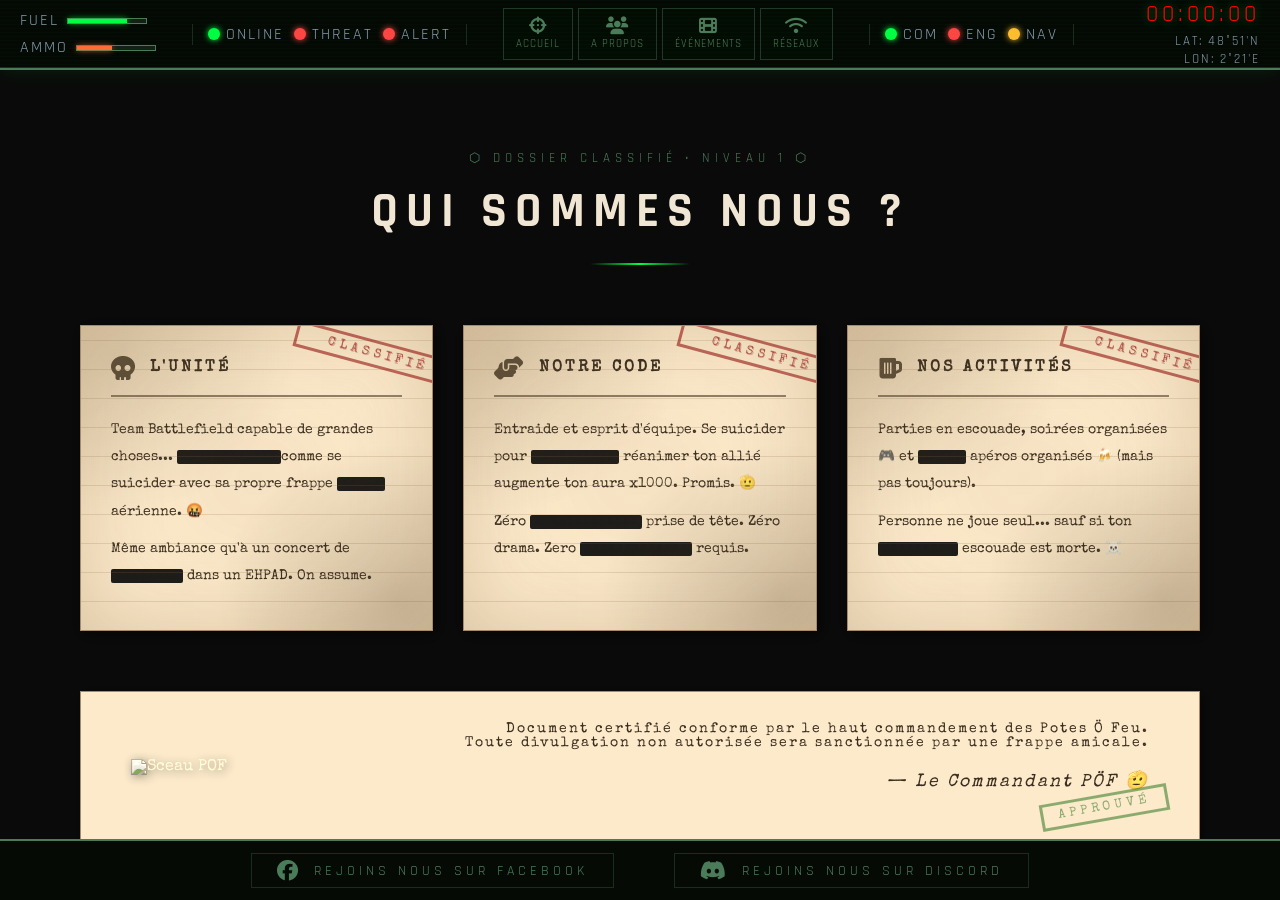
==== Pages/apropos.html @ 2fc72561 "mise a jour" ====
<!DOCTYPE html>
<html lang="fr">

<head>
    <meta charset="UTF-8">
    <meta name="viewport" content="width=device-width, initial-scale=1.0">
    <title>À Propos • Les Potes Ö Feu</title>
    <link rel="stylesheet" href="../Css/style.css">
    <link
        href="https://fonts.googleapis.com/css2?family=Oswald:wght@400;700&family=Special+Elite&family=Rajdhani:wght@400;700&display=swap"
        rel="stylesheet">
    <link rel="stylesheet" href="https://cdnjs.cloudflare.com/ajax/libs/font-awesome/6.5.0/css/all.min.css">
    <script src="../Javascript/script.js" defer></script>
</head>

<body>
  <!-- NAVBAR HUD -->
  <header class="hud-navbar">
    <div class="hud-nav-left">
      <div class="hud-gauge">
        <span class="gauge-label">FUEL</span>
        <div class="gauge-bar">
          <div class="gauge-fill"></div>
        </div>
      </div>
      <div class="hud-gauge">
        <span class="gauge-label">AMMO</span>
        <div class="gauge-bar">
          <div class="gauge-fill ammo"></div>
        </div>
      </div>
    </div>

    <!-- VOYANTS GAUCHE -->
    <div class="hud-voyants">
      <div class="voyant green">
        <span class="voyant-light"></span>
        <span class="voyant-label">ONLINE</span>
      </div>
      <div class="voyant red">
        <span class="voyant-light"></span>
        <span class="voyant-label">THREAT</span>
      </div>
      <div class="voyant red">
        <span class="voyant-light"></span>
        <span class="voyant-label">ALERT</span>
      </div>
    </div>
    <!-- CENTER -->
    <nav class="hud-nav-center">
      <a href="../index.html" class="hud-btn">
        <i class="fas fa-crosshairs"></i>
        <span>ACCUEIL</span>
      </a>
      <a href="apropos.html" class="hud-btn">
        <i class="fas fa-users"></i>
        <span>A PROPOS</span>
      </a>
      <a href="evenement.html" class="hud-btn">
        <i class="fas fa-film"></i>
        <span>ÉVÉNEMENTS</span>
      </a>
      <a href="reseau.html" class="hud-btn">
        <i class="fas fa-wifi"></i>
        <span>RÉSEAUX</span>
      </a>
    </nav>
    <!-- BURGER -->
    <button class="burger-btn" id="burgerBtn">
      <span></span>
      <span></span>
      <span></span>
    </button>

    <!-- MENU BURGER -->
    <nav class="burger-menu" id="burgerMenu">
      <a href="../index.html" class="hud-btn"><i class="fas fa-crosshairs"></i><span>ACCUEIL</span></a>
      <a href="apropos.html" class="hud-btn"><i class="fas fa-users"></i><span>A PROPOS</span></a>
      <a href="evenement.html" class="hud-btn"><i class="fas fa-film"></i><span>EVENEMENTS</span></a>
      <a href="reseau.html" class="hud-btn"><i class="fas fa-satellite-dish"></i><span>RÉSEAUX</span></a>
    </nav>

    <!-- VOYANTS DROITE -->
    <div class="hud-voyants">
      <div class="voyant green">
        <span class="voyant-light"></span>
        <span class="voyant-label">COM</span>
      </div>
      <div class="voyant red clignotant">
        <span class="voyant-light"></span>
        <span class="voyant-label">ENG</span>
      </div>
      <div class="voyant yellow">
        <span class="voyant-light"></span>
        <span class="voyant-label">NAV</span>
      </div>
    </div>

    <div class="hud-nav-right">
      <div class="hud-clock" id="hudClock">00:00:00</div>
      <div class="hud-coords">LAT: 48°51'N<br>LON: 2°21'E</div>
    </div>
  </header>

    <main>
        <section class="apropos">

            <!-- ===== QUI SOMMES NOUS ===== -->
            <div class="section-header">
                <p class="section-tag">⬡ DOSSIER CLASSIFIÉ • NIVEAU 1 ⬡</p>
                <h2 class="section-title">QUI SOMMES NOUS ?</h2>
                <div class="section-line"></div>
            </div>

            <div class="apropos-grid">
                <div class="apropos-card">
                    <div class="card-header">
                        <i class="fas fa-skull"></i>
                        <h3>L'UNITÉ</h3>
                    </div>
                    <p>Team Battlefield capable de grandes choses... <span class="censure">XXXXXXXXXXXX</span>comme se
                        suicider avec sa propre frappe <span class="censure">XXXXX</span> aérienne. 🤬</p>
                    <p>Même ambiance qu'à un concert de <span class="censure">XXXXXXXX</span> dans un EHPAD. On assume.
                    </p>
                </div>

                <div class="apropos-card">
                    <div class="card-header">
                        <i class="fas fa-hands-helping"></i>
                        <h3>NOTRE CODE</h3>
                    </div>
                    <p>Entraide et esprit d'équipe. Se suicider pour <span class="censure">XXXXXXXXXX</span> réanimer
                        ton allié augmente ton aura x1000. Promis. 🫡</p>
                    <p>Zéro <span class="censure">XXXXXXXXXXXXX</span> prise de tête. Zéro drama. Zero <span
                            class="censure">XXXXXXXXXXXXX</span> requis.</p>
                </div>

                <div class="apropos-card">
                    <div class="card-header">
                        <i class="fas fa-beer"></i>
                        <h3>NOS ACTIVITÉS</h3>
                    </div>
                    <p>Parties en escouade, soirées organisées 🎮 et <span class="censure">XXXXX</span> apéros organisés
                        🍻 (mais pas toujours).</p>
                    <p>Personne ne joue seul... sauf si ton <span class="censure">XXXXXXXXX</span> escouade est morte.
                        ☠️</p>
                </div>
            </div>

            <!-- CITATION -->
            <div class="apropos-citation">
                <div class="sceau-cire">
                    <img src="../Logo/tampon-cire1.png" alt="Sceau PÖF" class="citation-ecusson">
                </div>
                <div class="citation-texte">
                    <p>Document certifié conforme par le haut commandement des Potes Ö Feu.<br>
                        Toute divulgation non autorisée sera sanctionnée par une frappe amicale.</p>
                    <p class="signature">— Le Commandant PÖF 🫡</p>
                </div>
            </div>

            <!-- ===== RECRUTEMENT ===== -->
            <div class="section-header" style="margin-top: 80px;">
                <p class="section-tag">⬡ DOSSIER RECRUTEMENT • CONFIDENTIEL ⬡</p>
                <h2 class="section-title">ON RECRUTE !</h2>
                <div class="section-line"></div>
            </div>

            <div class="apropos-grid">
                <div class="apropos-card">
                    <div class="card-header">
                        <i class="fas fa-crosshairs"></i>
                        <h3>PROFIL RECHERCHÉ</h3>
                    </div>
                    <p>Tu joues à Battlefield <span class="censure">XXXXXXXXX</span> depuis plusieurs années ou on te
                        l'a offert à Noël. <span class="censure">XXXXXXXXXXXXXXXX</span> bonne nouvelle t'aurais pu
                        avoir BO7. 😅</p>
                    <p>Joueurs plus actifs qu'un <span class="censure">XXXXXXXXX</span> Doliprane un lendemain de cuite.
                        🤕</p>
                    <p>Pas de prise de tête. Par ta femme <span class="censure">XXXXXXXXXXXXXXXXX</span> ça ne compte
                        pas. 😇</p>
                </div>

                <div class="apropos-card">
                    <div class="card-header">
                        <i class="fas fa-helicopter"></i>
                        <h3>RÈGLES DE COMBAT</h3>
                    </div>
                    <p>Respect <span class="censure">XXXX</span>et esprit d'équipe... envoyer un hélicoptère dans un
                        immeuble avec ta team dedans c'est <span class="censure">XXXXXXXXXX</span> drôle. 🤣</p>
                    <p>Un hélicoptère ça coûte cher mais si tu le fais avec ton <span class="censure">XXXXXXX</span>
                        zizi c'est gratuit. 🚁</p>
                    <p>Ouvert aux joueurs de canapé et ceux qui crient <span class="censure">XXXXXXXX</span>AHOU AHOU
                        !!!!! 🪖</p>
                </div>

                <div class="apropos-card">
                    <div class="card-header">
                        <i class="fas fa-gift"></i>
                        <h3>LE PACKAGE PÖF</h3>
                    </div>
                    <p>Une team active <span class="censure">XXXXXXXXX</span> et solide. Des games régulières pour <span
                            class="censure">XXXXXX</span> progresser à la cool.</p>
                    <p>Une prime journalière versée à <span class="censure">XXXXXXXXX</span> tous les membres pour
                        acheter tes galons. 🫵</p>
                    <p>Peu importe ta life : ancien du game, parent en mode survie ou gros geek. <span
                            class="censure">XXXXXXXXXXXXXXXXXX</span> on s'en fiche. 🔥</p>
                </div>
            </div>

            <!-- CITATION RECRUTEMENT -->
            <div class="apropos-citation">
                <div class="sceau-cire">
                    <img src="../Logo/tampon-cire1.png" alt="Sceau PÖF" class="citation-ecusson">
                </div>
                <div class="citation-texte">
                    <p>Lève les bras, mets du narta et rejoins-nous sur les reseaux !<br>
                        La seule règle c'est de jouer sans se prendre la tête. Tu te co quand tu peux. 🔥</p>
                    <a href="reseau.html" class="btn-join" style="opacity:1; display:inline-block; margin-top:15px;">
                        <i class="fab fa-discord"></i>
                        REJOINDRE LE DISCORD
                    </a>
                    <a href="reseau.html" class="btn-join" style="opacity:1; display:inline-block; margin-top:15px;">
                        <i class="fab fa-facebook"></i>
                        REJOINDRE LE FACEBOOK
                    </a>
                </div>
            </div>

        </section>
    </main>

    <footer>
        <div class="footer-content">
            <a href="reseau.html" class="footer-reseaux">
                <i class="fab fa-facebook"></i>
                REJOINS NOUS SUR FACEBOOK
            </a>
        </div>
        <div class="footer-content">
            <a href="reseau.html" class="footer-reseaux">
                <i class="fab fa-discord"></i>
                REJOINS NOUS SUR DISCORD
            </a>
        </div>
    </footer>

</body>

</html>
---- Css/style.css ----
/* ===== RÉINITIALISATION & BASE ===== */
* {
    margin: 0;
    padding: 0;
    box-sizing: border-box;
}

:root {
    --bg-primary: #0a0a0a;
    --bg-secondary: #1a1a1a;
    --accent: #FF6B35;
    --text-primary: #f0e6d3;
    --text-secondary: #8B7355;
}

body {
    background-color: var(--bg-primary);
    color: var(--text-primary);
    font-family: 'Special Elite', cursive;
    display: flex;
    flex-direction: column;
    height: 100vh;
    overflow-x: hidden;
}

/* ===== MAIN ===== */
main {
    flex: 1;
    padding-top: 70px;
    overflow-y: auto;
}

/* ===== HUD NAVBAR ===== */
.hud-navbar {
    position: fixed;
    top: 0;
    left: 0;
    right: 0;
    height: 70px;
    background: rgba(5, 10, 5, 0.95);
    border-bottom: 2px solid #4a7c59;
    box-shadow: 0 0 20px rgba(0, 255, 65, 0.1),
        inset 0 -1px 0 rgba(0, 255, 65, 0.2);
    display: flex;
    align-items: center;
    justify-content: space-between;
    padding: 0 20px;
    z-index: 999;
    font-family: 'Rajdhani', sans-serif;
}

.hud-navbar::before {
    content: '';
    position: absolute;
    inset: 0;
    background: repeating-linear-gradient(0deg,
            transparent,
            transparent 3px,
            rgba(0, 255, 65, 0.02) 3px,
            rgba(0, 255, 65, 0.02) 4px);
    pointer-events: none;
}

/* ===== GAUGES GAUCHE ===== */
.hud-nav-left {
    display: flex;
    flex-direction: column;
    gap: 6px;
    min-width: 120px;
}

.hud-gauge {
    display: flex;
    align-items: center;
    gap: 8px;
}

.gauge-label {
    font-size: 1rem;
    letter-spacing: 2px;
    color: #8a9bb0;
    min-width: 35px;
}

.gauge-bar {
    width: 80px;
    height: 6px;
    background: rgba(74, 124, 89, 0.2);
    border: 1px solid #4a7c59;
}

.gauge-fill {
    height: 100%;
    width: 75%;
    background: #00ff41;
    box-shadow: 0 0 6px rgba(0, 255, 65, 0.8);
    animation: gaugePulse 2s ease-in-out infinite;
}

.gauge-fill.ammo {
    width: 45%;
    background: #FF6B35;
    box-shadow: 0 0 6px rgba(255, 107, 53, 0.8);
    animation: gaugePulse 3s ease-in-out infinite;
}

@keyframes gaugePulse {

    0%,
    100% {
        opacity: 1;
    }

    50% {
        opacity: 0.6;
    }
}

/* ===== NAV CENTER ===== */
.hud-nav-center {
    display: flex;
    align-items: center;
    gap: 5px;
}

.hud-btn {
    display: flex;
    flex-direction: column;
    align-items: center;
    gap: 3px;
    padding: 8px 12px;
    border: 1px solid rgba(74, 124, 89, 0.4);
    color: #4a7c59;
    text-decoration: none;
    font-size: 0.7rem;
    letter-spacing: 1px;
    text-transform: uppercase;
    transition: all 0.2s ease;
    position: relative;
    background: rgba(0, 20, 0, 0.3);
}

.hud-btn i {
    font-size: 1.1rem;
    color: #4a7c59;
    transition: all 0.2s ease;
}

.hud-btn:hover,
.hud-btn.active {
    border-color: #00ff41;
    color: #00ff41;
    background: rgba(0, 255, 65, 0.05);
    box-shadow: 0 0 10px rgba(0, 255, 65, 0.2),
        inset 0 0 10px rgba(0, 255, 65, 0.05);
}

.hud-btn:hover i,
.hud-btn.active i {
    color: #00ff41;
    text-shadow: 0 0 8px rgba(0, 255, 65, 0.8);
}

.hud-btn.active::before {
    content: '';
    position: absolute;
    top: 5px;
    right: 5px;
    width: 5px;
    height: 5px;
    border-radius: 50%;
    background: #00ff41;
    box-shadow: 0 0 5px #00ff41;
    animation: voyant 1s steps(1) infinite;
}

@keyframes voyant {

    0%,
    100% {
        opacity: 1;
    }

    50% {
        opacity: 0;
    }
}

/* ===== DROITE ===== */
.hud-nav-right {
    display: flex;
    flex-direction: column;
    align-items: flex-end;
    gap: 4px;
    min-width: 150px;
}

.hud-clock {
    font-size: 1.5rem;
    letter-spacing: 4px;
    color: red;
    text-shadow: 0 0 10px rgba(0, 255, 65, 0.5);
    font-family: 'Rajdhani', sans-serif;
}

.hud-coords {
    font-size: 0.8rem;
    letter-spacing: 2px;
    color: #8a9bb0;
    text-align: right;
    line-height: 1.4;
}

/* ===== VOYANTS ===== */
.hud-voyants {
    display: flex;
    flex-direction: row;
    gap: 10px;
    padding: 0 15px;
    border-left: 1px solid rgba(74, 124, 89, 0.3);
    border-right: 1px solid rgba(74, 124, 89, 0.3);
}

.voyant {
    display: flex;
    align-items: center;
    gap: 6px;
}

.voyant-light {
    width: 12px;
    height: 12px;
    border-radius: 50%;
}

.voyant-label {

    letter-spacing: 2px;
    color: #8a9bb0;
}

.voyant.green .voyant-light {
    background: #00ff41;
    box-shadow: 0 0 6px #00ff41;
    animation: voyant 1.5s steps(1) infinite;
}

.voyant.red .voyant-light {
    background: #ff4444;
    box-shadow: 0 0 6px #ff4444;
}

.voyant.yellow .voyant-light {
    background: #ffbd2e;
    box-shadow: 0 0 6px #ffbd2e;
}

.voyant.red.clignotant .voyant-light {
    background: #ff4444;
    box-shadow: 0 0 6px #ff4444;
    animation: voyant 0.6s steps(1) infinite;
}

/* ===== BOUTON ===== */
.btn-join {
    display: inline-block;
    font-family: 'Rajdhani', sans-serif;
    padding: 15px 40px;
    border: 1px solid #4a7c59;
    color: #a8d5b5;
    background: rgba(0, 20, 0, 0.7);
    letter-spacing: 4px;
    text-transform: uppercase;
    font-size: 0.9rem;
    cursor: pointer;
    transition: all 0.3s ease;
    text-decoration: none;
    position: relative;
    overflow: hidden;
}

.btn-join::before {
    content: '';
    position: absolute;
    top: 0;
    left: -100%;
    width: 100%;
    height: 100%;
    background: rgba(0, 255, 65, 0.1);
    transition: left 0.3s ease;
}

.btn-join:hover::before {
    left: 0;
}

.btn-join:hover {
    border-color: #00ff41;
    color: #00ff41;
    box-shadow: 0 0 20px rgba(0, 255, 65, 0.3);
}

/* ===== HUD CONNEXION ===== */
.hud-overlay {
    position: fixed;
    inset: 0;
    background: rgba(0, 0, 0, 0.92);
    z-index: 9999;
    display: flex;
    align-items: center;
    justify-content: center;
    animation: gresille 0.1s infinite;
}

@keyframes gresille {
    0% {
        background-position: 0 0;
    }

    10% {
        background-position: -5px -3px;
    }

    20% {
        background-position: 3px 5px;
    }

    30% {
        background-position: -3px 2px;
    }

    40% {
        background-position: 5px -5px;
    }

    50% {
        background-position: -2px 3px;
    }

    60% {
        background-position: 4px -2px;
    }

    70% {
        background-position: -5px 5px;
    }

    80% {
        background-position: 2px -3px;
    }

    90% {
        background-position: -4px 4px;
    }

    100% {
        background-position: 0 0;
    }
}

.hud-overlay::before {
    content: '';
    position: absolute;
    inset: 0;
    background: repeating-linear-gradient(0deg,
            transparent,
            transparent 3px,
            rgba(255, 255, 255, 0.03) 3px,
            rgba(255, 255, 255, 0.03) 4px);
    animation: scanlines 0.5s steps(1) infinite;
    pointer-events: none;
}

@keyframes scanlines {
    0% {
        background-position: 0 0;
    }

    100% {
        background-position: 0 10px;
    }
}

.hud-overlay::after {
    content: '';
    position: absolute;
    inset: 0;
    background: repeating-linear-gradient(90deg,
            transparent,
            transparent 50px,
            rgba(255, 255, 255, 0.01) 50px,
            rgba(255, 255, 255, 0.01) 51px);
    pointer-events: none;
}

.hud-box {
    border: 1px solid #4a7c59;
    padding: 30px 50px;
    text-align: center;
    background: rgba(0, 20, 0, 0.8);
    box-shadow: 0 0 30px rgba(0, 255, 65, 0.2),
        inset 0 0 20px rgba(0, 255, 65, 0.05);
    min-width: 350px;
    opacity: 0;
    transition: opacity 0.5s ease;
}

.hud-box.visible {
    opacity: 1;
}

.hud-titre {
    font-family: 'Rajdhani', sans-serif;
    font-size: 0.75rem;
    letter-spacing: 5px;
    color: #4a7c59;
    text-transform: uppercase;
    margin-bottom: 20px;
    border-bottom: 1px solid #4a7c59;
    padding-bottom: 15px;
}

.hud-text {
    font-family: 'Rajdhani', sans-serif;
    font-size: 1rem;
    letter-spacing: 4px;
    color: #00ff41;
    text-transform: uppercase;
    margin-bottom: 20px;
    min-height: 25px;
}

.hud-bar {
    width: 100%;
    height: 3px;
    background: rgba(74, 124, 89, 0.3);
    border: 1px solid #4a7c59;
}

.hud-progress {
    height: 100%;
    width: 0%;
    background: #00ff41;
    box-shadow: 0 0 8px rgba(0, 255, 65, 0.8);
    transition: width 2s linear;
}

/* ===== RADAR ===== */
#radarCanvas {
    position: absolute;
    top: 50%;
    left: 50%;
    transform: translate(-50%, -50%);
    opacity: 0.4;
    pointer-events: none;
    z-index: 0;
}

/* ===== HUD APPARITION ELEMENTS ===== */
.logo,
.clan-tag,
.hero-title,
.hero-subtitle,
.btn-join {
    opacity: 0;
}

.logo.visible {
    animation: radarPulse 0.5s ease forwards;
}

.clan-tag.visible {
    animation: scanLeft 0.6s ease forwards;
}

.hero-subtitle.visible {
    animation: scanLeft 0.6s ease forwards;
}

.btn-join.visible {
    animation: blink 0.8s steps(1) forwards;
}

@keyframes radarPulse {
    0% {
        opacity: 0;
        transform: scale(0.5);
        filter: brightness(3);
    }
    50% {
        opacity: 1;
        transform: scale(1.1);
        filter: brightness(2);
    }
    100% {
        opacity: 1;
        transform: scale(1);
        filter: brightness(1);
    }
}

@keyframes scanLeft {
    0% {
        opacity: 0;
        transform: translateX(-30px);
    }
    100% {
        opacity: 1;
        transform: translateX(0);
    }
}

@keyframes blink {
    0% {
        opacity: 0;
    }
    25% {
        opacity: 1;
    }
    50% {
        opacity: 0;
    }
    75% {
        opacity: 1;
    }
    100% {
        opacity: 1;
    }
}

/* ===== HERO ===== */
.hero {
    height: calc(100vh - 70px - 80px);
    display: flex;
    align-items: center;
    justify-content: flex-end;
    position: relative;
    background-image: url('../Fonddecran/pof.webp');
    background-size: cover;
    background-position: center;
    background-color: rgba(0, 0, 0, 0.2);
    background-blend-mode: overlay;
}

.hero-content {
    text-align: right;
    padding: 20px 40px;
    position: relative;
    z-index: 1;
    margin-left: auto;
    margin-right: 7%;
}

.logo img {
    width: 170px;
    height: 170px;
    filter: drop-shadow(0 0 15px rgba(255, 107, 53, 0.5)) brightness(1.1);
}

.clan-tag {
    font-family: 'Oswald', sans-serif;
    font-size: 1.8rem;
    letter-spacing: 5px;
    color: white;
    text-transform: uppercase;
    margin-bottom: 10px;
}

.hero-title {
    font-family: 'Rajdhani', sans-serif;
    font-size: 5.5rem;
    font-weight: 700;
    color: var(--text-primary);
    text-shadow: 3px 3px 0px rgba(0, 0, 0, 0.8);
    letter-spacing: 10px;
    text-transform: uppercase;
    margin: 5px 0;
}

.hero-subtitle {
    font-family: 'Oswald', sans-serif;
    font-size: 1.8rem;
    letter-spacing: 4px;
    color: white;
    text-transform: uppercase;
    margin-top: 10px;
    margin-bottom: 20px;
}

/* ===== A PROPOS ===== */
.apropos {
    padding: 80px 40px;
    max-width: 1200px;
    margin: 0 auto;
    overflow-y: auto;
}

.section-header {
    text-align: center;
    margin-bottom: 60px;
}

.section-tag {
    font-family: 'Rajdhani', sans-serif;
    font-size: 0.8rem;
    letter-spacing: 5px;
    color: #4a7c59;
    margin-bottom: 15px;
}

.section-title {
    font-family: 'Rajdhani', sans-serif;
    font-size: 3rem;
    font-weight: 700;
    letter-spacing: 8px;
    color: var(--text-primary);
    text-transform: uppercase;
    margin-bottom: 20px;
}

.section-line {
    width: 100px;
    height: 2px;
    background: linear-gradient(to right, transparent, #00ff41, transparent);
    margin: 0 auto;
}

.apropos-grid {
    display: grid;
    grid-template-columns: repeat(3, 1fr);
    gap: 30px;
    margin-bottom: 60px;
}

.apropos-card {
    background: #e8dcc8;
    border: 1px solid #a08060;
    padding: 30px;
    position: relative;
    transition: all 0.3s ease;
    overflow: hidden;
    box-shadow: 3px 3px 15px rgba(0, 0, 0, 0.6),
        inset 0 0 80px rgba(140, 100, 60, 0.3);
    filter: sepia(0.3);
}

.censure {
    background: #1a1a1a;
    color: #1a1a1a;
    border-radius: 2px;
    padding: 0 4px;
    user-select: none;
}

/* Texture papier vieilli */
.apropos-card::before {
    content: '';
    position: absolute;
    inset: 0;
    background:
        radial-gradient(ellipse at 10% 10%, rgba(100, 70, 30, 0.2) 0%, transparent 40%),
        radial-gradient(ellipse at 90% 90%, rgba(80, 50, 20, 0.25) 0%, transparent 40%),
        radial-gradient(ellipse at 50% 50%, rgba(120, 80, 40, 0.05) 0%, transparent 70%),
        repeating-linear-gradient(0deg,
            transparent,
            transparent 28px,
            rgba(140, 100, 60, 0.2) 28px,
            rgba(140, 100, 60, 0.2) 29px);
    pointer-events: none;
}

/* Tampon CLASSIFIÉ */
.apropos-card::after {
    content: 'CLASSIFIÉ';
    position: absolute;
    top: 15px;
    right: -30px;
    border: 3px solid rgba(180, 0, 0, 0.6);
    color: rgba(180, 0, 0, 0.6);
    font-family: 'Special Elite', cursive;
    font-size: 0.8rem;
    letter-spacing: 4px;
    padding: 4px 30px;
    transform: rotate(15deg);
    pointer-events: none;
    text-shadow: 1px 1px 0 rgba(180, 0, 0, 0.3);
}

.card-numero {
    font-family: 'Special Elite', cursive;
    font-size: 0.65rem;
    letter-spacing: 2px;
    color: #8a7560;
    margin-bottom: 15px;
    border-bottom: 1px solid #c8b89a;
    padding-bottom: 8px;
}

.card-header {
    display: flex;
    align-items: center;
    gap: 15px;
    margin-bottom: 20px;
    padding-bottom: 15px;
    border-bottom: 2px solid #8a7560;
}

.card-header i {
    font-size: 1.5rem;
    color: #5a4a35;
}

.card-header h3 {
    font-family: 'Special Elite', cursive;
    font-size: 1rem;
    letter-spacing: 3px;
    color: #3a2a1a;
    text-transform: uppercase;
}

.apropos-card p {
    font-family: 'Special Elite', cursive;
    font-size: 0.85rem;
    color: #3a2a1a;
    line-height: 2;
    margin-bottom: 10px;
}

.card-footer {
    margin-top: 20px;
    padding-top: 10px;
    border-top: 1px solid #c8b89a;
    display: flex;
    align-items: center;
    gap: 8px;
}

.card-niveau {
    font-family: 'Special Elite', cursive;
    font-size: 0.65rem;
    letter-spacing: 2px;
    color: rgba(180, 0, 0, 0.7);
}

.card-niveau-dot {
    width: 6px;
    height: 6px;
    border-radius: 50%;
    background: rgba(180, 0, 0, 0.6);
}

.apropos-citation {
    display: flex;
    align-items: center;
    gap: 40px;
    padding: 30px 50px;
    background: #e8dcc8;
    border: 1px solid #a08060;
    box-shadow: 3px 3px 10px rgba(0, 0, 0, 0.5);
    position: relative;
    filter: sepia(0.3);
    max-width: 1200px;
    margin: 0 auto;
}

.apropos-citation::after {
    content: 'APPROUVÉ';
    position: absolute;
    bottom: 20px;
    right: 30px;
    border: 3px solid rgba(0, 120, 0, 0.5);
    color: rgba(0, 120, 0, 0.5);
    font-family: 'Special Elite', cursive;
    font-size: 0.8rem;
    letter-spacing: 4px;
    padding: 4px 15px;
    transform: rotate(-10deg);
}

.apropos-citation p {
    font-family: 'Special Elite', cursive;
    font-size: 0.9rem;
    letter-spacing: 2px;
    color: #3a2a1a;
    margin-bottom: 20px;
}

.apropos-citation .signature {
    font-family: 'Special Elite', cursive;
    font-size: 1.1rem;
    color: #3a2a1a;
    font-style: italic;
}

.citation-ecusson {
    width: 150px;
    height: 150px;
    object-fit: contain;
    flex-shrink: 0;
    filter: sepia(0.2) drop-shadow(2px 2px 5px rgba(0, 0, 0, 0.4));
}

.citation-texte {
    flex: 1;
    text-align: right;
}

/* ===== DISCORD PAGE ===== */
.discord-page {
    height: calc(100vh - 70px);
    display: flex;
    flex-direction: column;
    align-items: center;
    justify-content: center;
    gap: 40px;
    padding: 40px 80px;
}

.discord-titre {
    display: flex;
    flex-direction: row;
    align-items: center;
    justify-content: center;
    gap: 30px;
    width: 100%;

}

.discord-titre .section-title {
    margin: 0;
    line-height: 1;
}

.discord-blason {
    width: 250px;
    height: 250px;
    object-fit: contain;
    filter: drop-shadow(0 0 10px rgba(255, 107, 53, 0.4));
    display: block;
}

.discord-contenu {
    display: flex;
    align-items: center;
    gap: 60px;
    width: 100%;
    max-width: 1100px;
}

.discord-left {
    display: flex;
    flex-direction: column;
    align-items: center;
    gap: 10px;
    flex-shrink: 0;
}

#radarDiscord {
    border: 1px solid rgba(74, 124, 89, 0.3);
    box-shadow: 0 0 30px rgba(0, 255, 65, 0.1);
}

.radar-label {
    font-family: 'Rajdhani', sans-serif;
    font-size: 0.7rem;
    letter-spacing: 4px;
    color: #4a7c59;
    text-transform: uppercase;
}

.radar-count {
    font-family: 'Rajdhani', sans-serif;
    font-size: 2.5rem;
    font-weight: 700;
    color: #00ff41;
    letter-spacing: 4px;
    text-shadow: 0 0 10px rgba(0, 255, 65, 0.5);
}

.discord-right {
    display: flex;
    flex-direction: column;
    align-items: flex-start;
    gap: 30px;
    border-left: 1px solid rgba(74, 124, 89, 0.3);
    padding-left: 60px;
}

.discord-desc {
    font-family: 'Special Elite', cursive;
    font-size: 1.3rem;
    color: var(--text-secondary);
    line-height: 2;
}

.btn-discord {
    display: inline-flex;
    align-items: center;
    gap: 12px;
    font-family: 'Rajdhani', sans-serif;
    padding: 15px 40px;
    border: 1px solid #5865F2;
    color: #5865F2;
    background: rgba(88, 101, 242, 0.05);
    letter-spacing: 4px;
    text-transform: uppercase;
    font-size: 0.9rem;
    text-decoration: none;
    transition: all 0.3s ease;
}

.btn-discord:hover {
    color: #fff;
    background: rgba(88, 101, 242, 0.2);
    box-shadow: 0 0 20px rgba(88, 101, 242, 0.4);
}

.btn-discord i {
    font-size: 1.2rem;
}

/* ===== FOOTER ===== */

footer {
    flex-shrink: 0;
    position: sticky;
    bottom: 0;
    background: rgba(5, 10, 5, 0.95);
    border-top: 2px solid #4a7c59;
    padding: 12px 40px;
    display: flex;
    align-items: center;
    justify-content: center;
    gap: 60px;
}

.footer-content {
    display: flex;
    align-items: center;
}

.footer-reseaux {
    display: inline-flex;
    align-items: center;
    gap: 12px;
    font-family: 'Rajdhani', sans-serif;
    font-size: 0.85rem;
    letter-spacing: 4px;
    color: #4a7c59;
    text-decoration: none;
    text-transform: uppercase;
    transition: all 0.3s ease;
    padding: 6px 25px;
    border: 1px solid rgba(74, 124, 89, 0.3);
}

.footer-reseaux i {
    font-size: 1.3rem;
}

.footer-reseaux:hover {
    color: #00ff41;
    border-color: #00ff41;
    box-shadow: 0 0 15px rgba(0, 255, 65, 0.2);
}

/* ===== ÉVÉNEMENTS ===== */
.evenement-grid {
    grid-template-columns: repeat(2, 1fr);
}

.evenement-card.actif {
    border-color: #00ff41;
    box-shadow: 3px 3px 15px rgba(0, 0, 0, 0.6),
        0 0 20px rgba(0, 255, 65, 0.2),
        inset 0 0 80px rgba(140, 100, 60, 0.3);
}

.evenement-card.termine {
    opacity: 0.7;
}

.event-date {
    font-family: 'Rajdhani', sans-serif;
    font-size: 0.75rem;
    letter-spacing: 3px;
    color: #8a7560;
    margin-bottom: 15px;
    text-transform: uppercase;
}

.event-badge {
    display: inline-block;
    margin-top: 15px;
    font-family: 'Rajdhani', sans-serif;
    font-size: 0.65rem;
    letter-spacing: 3px;
    padding: 3px 10px;
    text-transform: uppercase;
}

.event-badge.interne {
    border: 1px solid #4a7c59;
    color: #4a7c59;
}

.event-badge.externe {
    border: 1px solid #FF6B35;
    color: #FF6B35;
}

.event-badge.preparation {
    border: 1px solid #ffbd2e;
    color: #ffbd2e;
    animation: voyant 1s steps(1) infinite;
}
.burger-btn {
    display: none;
}

.burger-menu {
    display: none;
}
.burger-menu {
    pointer-events: none;
}

.burger-menu.open {
    pointer-events: all;
}

/* ===== MEDIA QUERIES ===== */
@media (max-width: 1024px) {

    /* NAVBAR */
    .hud-btn {
        padding: 5px 7px;
    }

    .hud-btn span {
        font-size: 0.7rem;
        letter-spacing: 0px;
    }

    .hud-btn i {
        font-size: 1rem;
    }

    .gauge-label {
        font-size: 0.7rem;
        letter-spacing: 0px;
        min-width: 25px;
    }

    .gauge-bar {
        width: 45px;
    }

    .hud-nav-left {
        min-width: 90px;
    }

    .hud-nav-right {
        min-width: 100px;
    }

    .hud-clock {
        font-size: 1rem;
        letter-spacing: 2px;
    }

    .hud-coords {
        font-size: 0.7rem;
        letter-spacing: 0px;
    }

    .voyant-light {
        width: 8px;
        height: 8px;
    }

    .voyant-label {
        font-size: 0.7rem;
        letter-spacing: 1px;
    }

    .hud-voyants {
        gap: 5px;
        padding: 0 8px;
    }

    /* HERO */
    .hero {
        justify-content: flex-end;
    }

    .hero-content {
        margin-right: 3%;
        margin-left: 50%;
        text-align: right;
    }

    .logo img {
        width: 150px;
        height: 150px;
    }

    .hero-title {
        font-size: 3.5rem;
        letter-spacing: 4px;
    }

    .clan-tag {
        font-size: 1rem;
        letter-spacing: 2px;
    }

    .hero-subtitle {
        font-size: 1rem;
        letter-spacing: 2px;
    }

    /* SECTIONS */
    .section-title {
        font-size: 2rem;
        letter-spacing: 4px;
    }

    .section-tag {
        font-size: 0.65rem;
        letter-spacing: 3px;
    }

    /* CARTES */
    .apropos-grid {
        grid-template-columns: repeat(2, 1fr);
        gap: 20px;
    }

    .apropos-card {
        padding: 20px;
    }

    .apropos-card p {
        font-size: 0.75rem;
        line-height: 1.8;
    }

    .card-header h3 {
        font-size: 0.85rem;
        letter-spacing: 2px;
    }

    .card-header i {
        font-size: 1.2rem;
    }

    /* CITATION */
    .apropos-citation {
        padding: 20px 30px;
        gap: 20px;
    }

    .apropos-citation p {
        font-size: 0.75rem;
    }

    .citation-ecusson {
        width: 100px;
        height: 100px;
    }

    /* RESEAUX */
    .discord-blason {
        width: 150px;
        height: 150px;
    }

    .discord-desc {
        font-size: 1rem;
    }

    #radarDiscord {
        width: 280px;
        height: 280px;
    }

    /* EVENEMENTS */
    .evenement-grid {
        grid-template-columns: repeat(2, 1fr);
    }

    .event-date {
        font-size: 0.65rem;
    }
    /* BOUTONS DISCORD */
.btn-discord {
    padding: 10px 20px;
    font-size: 0.75rem;
    letter-spacing: 2px;
    gap: 8px;
}
.btn-discord i {
    font-size: 1rem;
}
}

@media (max-width: 768px) {
   /* CACHER NAV NORMALE */
    .hud-nav-center {
        display: none;
    }

    /* BURGER BOUTON */
    .burger-btn {
        display: flex;
        flex-direction: column;
        gap: 5px;
        background: none;
        border: 1px solid #4a7c59;
        padding: 8px 10px;
        cursor: pointer;
        z-index: 1000;
    }

    .burger-btn span {
        display: block;
        width: 22px;
        height: 2px;
        background: #00ff41;
        box-shadow: 0 0 5px rgba(0, 255, 65, 0.5);
        transition: all 0.3s ease;
    }

    .burger-btn.open span:nth-child(1) {
        transform: translateY(7px) rotate(45deg);
    }
    .burger-btn.open span:nth-child(2) {
        opacity: 0;
    }
    .burger-btn.open span:nth-child(3) {
        transform: translateY(-7px) rotate(-45deg);
    }

    /* MENU BURGER */
    .burger-menu {
        display: flex;
        flex-direction: column;
        position: fixed;
        top: 70px;
        left: 0;
        right: 0;
        background: rgba(5, 10, 5, 0.98);
        border-bottom: 2px solid #4a7c59;
        box-shadow: 0 10px 30px rgba(0, 255, 65, 0.1);
        transform: translateY(-110%);
        opacity: 0;
        transition: all 0.3s ease;
        z-index: 998;
        padding: 10px 0;
    }

    .burger-menu.open {
        transform: translateY(0);
        opacity: 1;
    }

    .burger-menu .hud-btn {
        flex-direction: row;
        justify-content: flex-start;
        gap: 15px;
        padding: 15px 30px;
        border: none;
        border-bottom: 1px solid rgba(74, 124, 89, 0.2);
        font-size: 0.9rem;
        letter-spacing: 3px;
        width: 100%;
    }

    .burger-menu .hud-btn i {
        font-size: 1.2rem;
        width: 25px;
    }

    .burger-menu .hud-btn span {
        display: block;
    }

    /* RESTE DU 768px */
    .hud-voyants {
        gap: 4px;
        padding: 0 6px;
    }
    .gauge-bar {
        width: 35px;
    }
    .hud-clock {
        font-size: 0.85rem;
        letter-spacing: 1px;
    }
    .hero-title {
        font-size: 2.5rem;
        letter-spacing: 3px;
    }
    .clan-tag {
        font-size: 0.85rem;
        letter-spacing: 1px;
    }
    .hero-subtitle {
        font-size: 0.85rem;
        letter-spacing: 1px;
    }
    .btn-join {
        padding: 10px 25px;
        font-size: 0.75rem;
        letter-spacing: 2px;
    }
    .logo img {
        width: 120px;
        height: 120px;
    }
    .footer-reseaux {
        font-size: 0.65rem;
        letter-spacing: 2px;
        padding: 5px 12px;
    }
    .footer-reseaux i {
        font-size: 1rem;
    }
    footer {
        gap: 20px;
    }
}

@media (max-width: 480px) {
     /* NAVBAR */
    .hud-nav-left {
        min-width: 70px;
    }
    .gauge-bar {
        width: 25px;
    }
    .gauge-label {
        font-size: 0.5rem;
    }
    .hud-clock {
        font-size: 0.75rem;
        letter-spacing: 0px;
    }

        /* CACHER VOYANTS */
    .hud-voyants {
        display: none;
    }

    /* BURGER CENTRÉ */
    .burger-btn {
        position: absolute;
        left: 50%;
        transform: translateX(-50%);
    }

    /* HEURE ET LAT/LON visibles */
    .hud-clock {
        display: block;
        font-size: 0.75rem;
        letter-spacing: 0px;
    }

    .hud-coords {
        display: block;
        font-size: 0.45rem;
        letter-spacing: 0px;
    }
    /* HERO */
    .hero {
        justify-content: center;
    }
    .hero-content {
        margin: 0;
        text-align: center;
        padding: 15px;
        background: rgba(0, 0, 0, 0.5);
        padding: 20px;
        border-radius: 2px;        
    }
    .hero-title {
        font-size: 1.5rem;
        letter-spacing: 2px;
    }
    .clan-tag {
        font-size: 0.7rem;
        letter-spacing: 1px;
        color: white;
    }
    .hero-subtitle {
        font-size: 0.7rem;
        letter-spacing: 1px;
        color: white;
    }
    .logo img {
        width: 90px;
        height: 90px;
    }
    .btn-join {
        padding: 8px 20px;
        font-size: 0.7rem;
        letter-spacing: 1px;
    }
   
    /* CARTES - 1 colonne */
    .apropos-grid {
        grid-template-columns: 1fr;
        gap: 15px;
    }
    .evenement-grid {
        grid-template-columns: 1fr;
    }
    .section-title {
        font-size: 1.5rem;
        letter-spacing: 2px;
    }
    .apropos {
        padding: 40px 15px;
    }

    /* CITATION */
    .apropos-citation {
        flex-direction: column;
        text-align: center;
        padding: 20px 15px;
    }
    .citation-texte {
        text-align: center;
    }

    /* FOOTER */
    footer {
        flex-direction: column;
        gap: 8px;
        padding: 10px 15px;
    }
    .footer-content{
        width: 100%;
        justify-content: center;
    }
    .footer-reseaux {
        width: 100%;
        justify-content: center;
    }

    /* RESEAUX PAGE */
    .discord-page {
        padding: 20px 15px;
        gap: 20px;
        height: auto;
    }
    .discord-titre {
        flex-direction: column;
        gap: 10px;
    }
    .discord-blason {
        width: 100px;
        height: 100px;
    }
    .discord-contenu {
        flex-direction: column;
        gap: 20px;
    }
    .discord-right {
        border-left: none;
        border-top: 1px solid rgba(74, 124, 89, 0.3);
        padding-left: 0;
        padding-top: 20px;
        align-items: center;
        text-align: center;
    }
    #radarDiscord {
        width: 220px;
        height: 220px;
    }
    .discord-desc {
        font-size: 0.85rem;
    }
    .btn-discord {
        padding: 8px 15px;
        font-size: 0.7rem;
        letter-spacing: 1px;
    }

    /* CACHER TAMPON APPROUVÉ sur citation */
    .apropos-citation::after {
        display: none;
    }

    /* BOUTON FACEBOOK - débordement */
    .btn-join {
        width: 100%;
        text-align: center;
        padding: 8px 10px;
        font-size: 0.65rem;
        letter-spacing: 1px;
        box-sizing: border-box;
    }
}
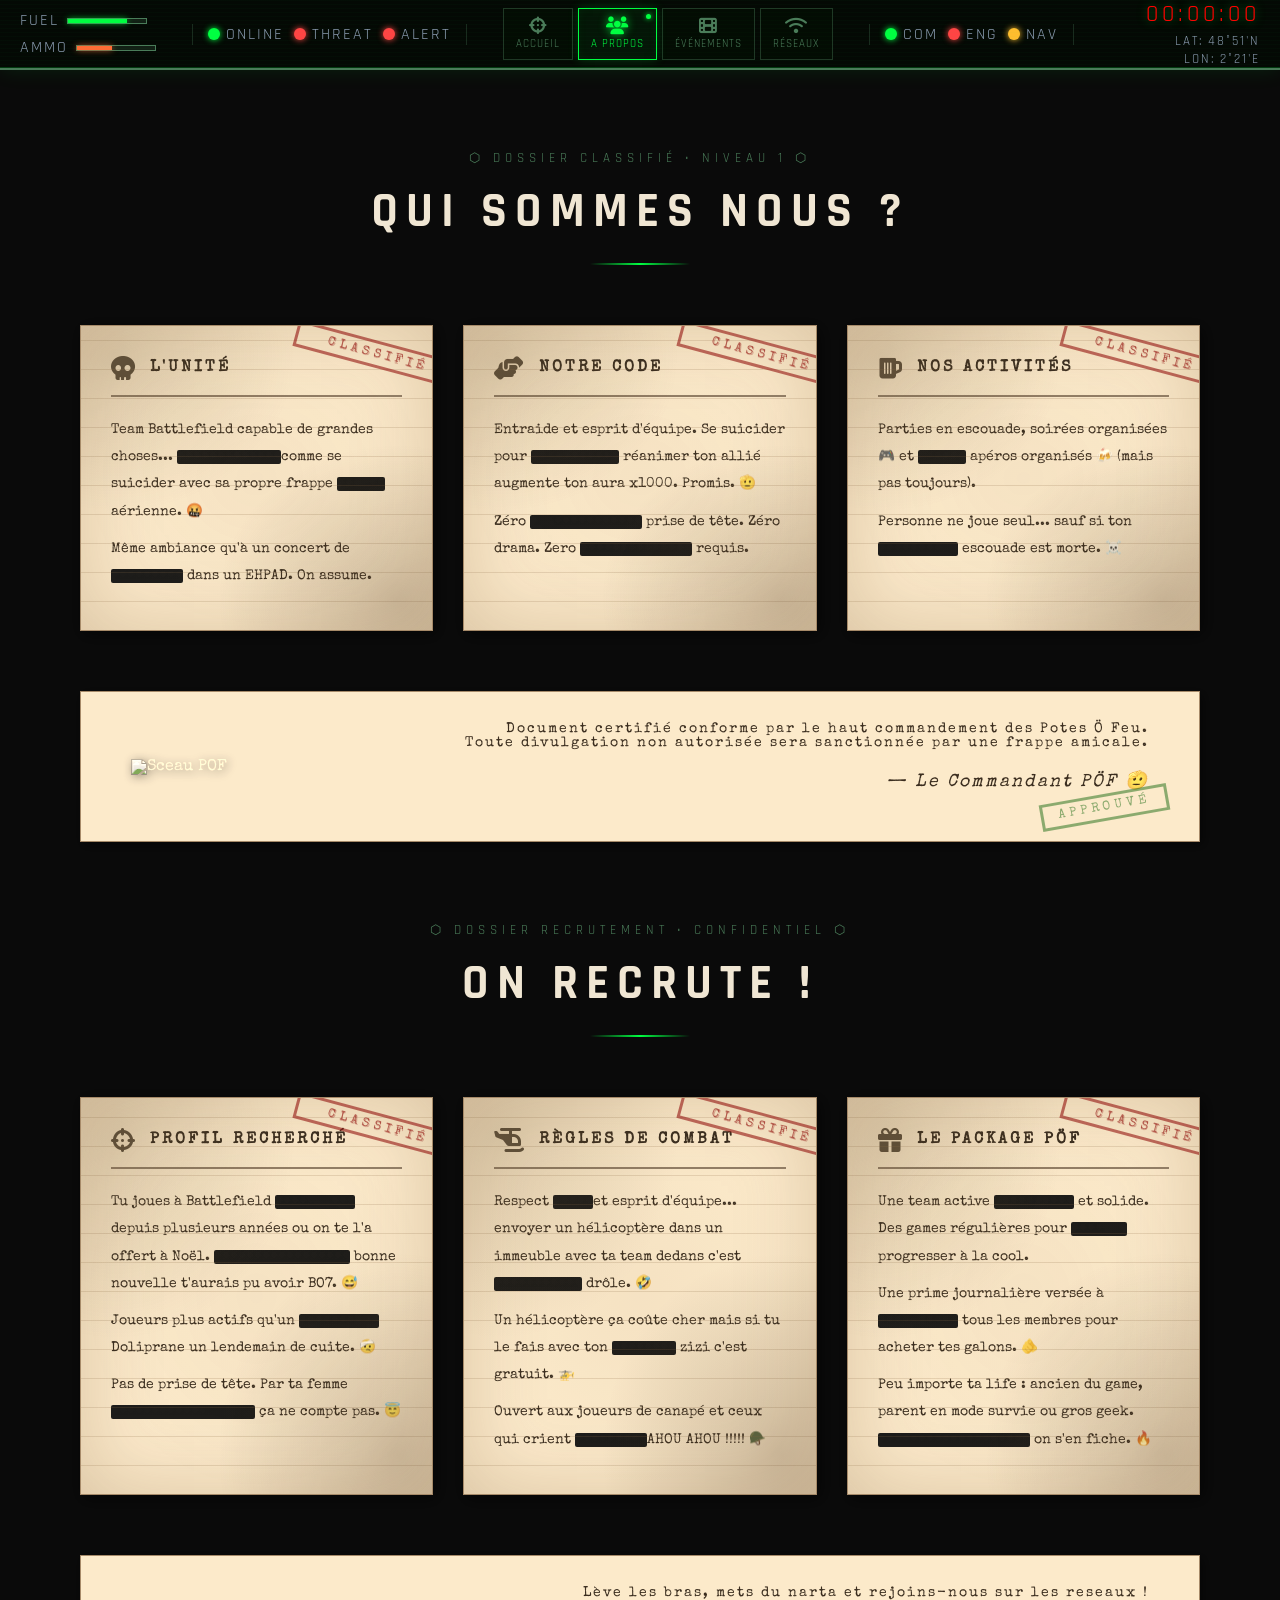
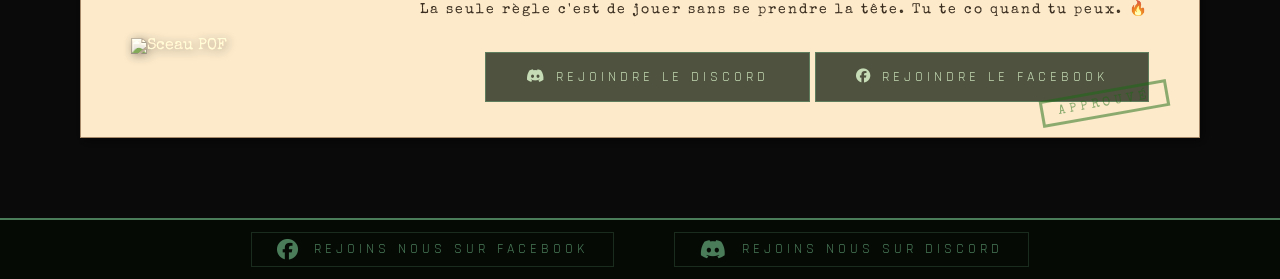
==== commit bd782eb3: "active navbar" ====
--- a/Pages/apropos.html
+++ b/Pages/apropos.html
@@ -52,7 +52,7 @@
         <i class="fas fa-crosshairs"></i>
         <span>ACCUEIL</span>
       </a>
-      <a href="apropos.html" class="hud-btn">
+      <a href="apropos.html" class="hud-btn active">
         <i class="fas fa-users"></i>
         <span>A PROPOS</span>
       </a>
@@ -75,7 +75,7 @@
     <!-- MENU BURGER -->
     <nav class="burger-menu" id="burgerMenu">
       <a href="../index.html" class="hud-btn"><i class="fas fa-crosshairs"></i><span>ACCUEIL</span></a>
-      <a href="apropos.html" class="hud-btn"><i class="fas fa-users"></i><span>A PROPOS</span></a>
+      <a href="apropos.html" class="hud-btn active"><i class="fas fa-users"></i><span>A PROPOS</span></a>
       <a href="evenement.html" class="hud-btn"><i class="fas fa-film"></i><span>EVENEMENTS</span></a>
       <a href="reseau.html" class="hud-btn"><i class="fas fa-satellite-dish"></i><span>RÉSEAUX</span></a>
     </nav>
--- a/Css/style.css
+++ b/Css/style.css
@@ -19,7 +19,8 @@
     font-family: 'Special Elite', cursive;
     display: flex;
     flex-direction: column;
-    height: 100vh;
+    min-height: 100vh;
+    height: auto;
     overflow-x: hidden;
 }
 
@@ -27,7 +28,6 @@
 main {
     flex: 1;
     padding-top: 70px;
-    overflow-y: auto;
 }
 
 /* ===== HUD NAVBAR ===== */
@@ -487,11 +487,13 @@
         transform: scale(0.5);
         filter: brightness(3);
     }
+
     50% {
         opacity: 1;
         transform: scale(1.1);
         filter: brightness(2);
     }
+
     100% {
         opacity: 1;
         transform: scale(1);
@@ -504,6 +506,7 @@
         opacity: 0;
         transform: translateX(-30px);
     }
+
     100% {
         opacity: 1;
         transform: translateX(0);
@@ -514,15 +517,19 @@
     0% {
         opacity: 0;
     }
+
     25% {
         opacity: 1;
     }
+
     50% {
         opacity: 0;
     }
+
     75% {
         opacity: 1;
     }
+
     100% {
         opacity: 1;
     }
@@ -530,7 +537,9 @@
 
 /* ===== HERO ===== */
 .hero {
-    height: calc(100vh - 70px - 80px);
+    min-height: calc(100vh - 70px - 80px);
+    height: auto;
+    padding-bottom: 20px;
     display: flex;
     align-items: center;
     justify-content: flex-end;
@@ -585,6 +594,59 @@
     text-transform: uppercase;
     margin-top: 10px;
     margin-bottom: 20px;
+}
+
+.hero-ticker {
+    display: flex;
+    align-items: center;
+    background: rgba(255, 0, 0, 0.2);
+    border: 1px solid #ff4444;
+    border-radius: 4px;
+    overflow: hidden;
+    margin-bottom: 10px;
+    width: 500px;
+    max-width: 100%;
+    margin-left: auto;
+}
+
+.hero-ticker-label {
+    font-family: 'Rajdhani', sans-serif;
+    font-size: 0.8rem;
+    font-weight: 700;
+    letter-spacing: 3px;
+    color: #fff;
+    background: #ff4444;
+    padding: 8px 14px;
+    white-space: nowrap;
+    flex-shrink: 0;
+}
+
+.hero-ticker-track {
+    overflow: hidden;
+    flex: 1;
+    min-width: 0;
+    padding: 8px 10px;
+}
+
+.hero-ticker-content {
+    font-family: 'Rajdhani', sans-serif;
+    font-size: 0.75rem;
+    letter-spacing: 2px;
+    color: white;
+    text-transform: uppercase;
+    white-space: nowrap;
+    display: inline-block;
+    animation: ticker 12s linear infinite;
+}
+
+@keyframes ticker {
+    0% {
+        transform: translateX(30%);
+    }
+
+    100% {
+        transform: translateX(-100%);
+    }
 }
 
 /* ===== A PROPOS ===== */
@@ -808,6 +870,7 @@
 /* ===== DISCORD PAGE ===== */
 .discord-page {
     height: calc(100vh - 70px);
+    height: auto;
     display: flex;
     flex-direction: column;
     align-items: center;
@@ -884,6 +947,7 @@
     gap: 30px;
     border-left: 1px solid rgba(74, 124, 89, 0.3);
     padding-left: 60px;
+    min-width: 0;
 }
 
 .discord-desc {
@@ -922,9 +986,6 @@
 /* ===== FOOTER ===== */
 
 footer {
-    flex-shrink: 0;
-    position: sticky;
-    bottom: 0;
     background: rgba(5, 10, 5, 0.95);
     border-top: 2px solid #4a7c59;
     padding: 12px 40px;
@@ -1014,14 +1075,13 @@
     color: #ffbd2e;
     animation: voyant 1s steps(1) infinite;
 }
+
 .burger-btn {
     display: none;
 }
 
 .burger-menu {
     display: none;
-}
-.burger-menu {
     pointer-events: none;
 }
 
@@ -1193,20 +1253,23 @@
     .event-date {
         font-size: 0.65rem;
     }
+
     /* BOUTONS DISCORD */
-.btn-discord {
-    padding: 10px 20px;
-    font-size: 0.75rem;
-    letter-spacing: 2px;
-    gap: 8px;
-}
-.btn-discord i {
-    font-size: 1rem;
-}
+    .btn-discord {
+        padding: 10px 20px;
+        font-size: 0.75rem;
+        letter-spacing: 2px;
+        gap: 8px;
+    }
+
+    .btn-discord i {
+        font-size: 1rem;
+    }
 }
 
 @media (max-width: 768px) {
-   /* CACHER NAV NORMALE */
+
+    /* CACHER NAV NORMALE */
     .hud-nav-center {
         display: none;
     }
@@ -1235,9 +1298,11 @@
     .burger-btn.open span:nth-child(1) {
         transform: translateY(7px) rotate(45deg);
     }
+
     .burger-btn.open span:nth-child(2) {
         opacity: 0;
     }
+
     .burger-btn.open span:nth-child(3) {
         transform: translateY(-7px) rotate(-45deg);
     }
@@ -1287,68 +1352,101 @@
     }
 
     /* RESTE DU 768px */
+    .hero {
+        justify-content: center;
+        min-height: calc(100vh - 70px - 60px);
+    }
+
+    .hero-content {
+        margin: 0 auto;
+        text-align: center;
+        padding: 20px 15px;
+        background: rgba(0, 0, 0, 0.5);
+        max-width: 100%;
+        width: 100%;
+    }
+
+    .hero-ticker {
+        width: 100%;
+        margin-left: 0;
+    }
+
     .hud-voyants {
         gap: 4px;
         padding: 0 6px;
     }
+
     .gauge-bar {
         width: 35px;
     }
+
     .hud-clock {
         font-size: 0.85rem;
         letter-spacing: 1px;
     }
+
     .hero-title {
         font-size: 2.5rem;
         letter-spacing: 3px;
     }
+
     .clan-tag {
         font-size: 0.85rem;
         letter-spacing: 1px;
     }
+
     .hero-subtitle {
         font-size: 0.85rem;
         letter-spacing: 1px;
     }
+
     .btn-join {
         padding: 10px 25px;
         font-size: 0.75rem;
         letter-spacing: 2px;
     }
+
     .logo img {
         width: 120px;
         height: 120px;
     }
+
     .footer-reseaux {
         font-size: 0.65rem;
         letter-spacing: 2px;
         padding: 5px 12px;
     }
+
     .footer-reseaux i {
         font-size: 1rem;
     }
+
     footer {
         gap: 20px;
     }
 }
 
 @media (max-width: 480px) {
-     /* NAVBAR */
+
+    /* NAVBAR */
     .hud-nav-left {
         min-width: 70px;
     }
+
     .gauge-bar {
         width: 25px;
     }
+
     .gauge-label {
         font-size: 0.5rem;
     }
+
     .hud-clock {
         font-size: 0.75rem;
         letter-spacing: 0px;
     }
 
-        /* CACHER VOYANTS */
+    /* CACHER VOYANTS */
     .hud-voyants {
         display: none;
     }
@@ -1372,54 +1470,64 @@
         font-size: 0.45rem;
         letter-spacing: 0px;
     }
+
     /* HERO */
     .hero {
         justify-content: center;
     }
+
     .hero-content {
         margin: 0;
         text-align: center;
         padding: 15px;
         background: rgba(0, 0, 0, 0.5);
-        padding: 20px;
-        border-radius: 2px;        
-    }
+        padding: 10px;
+        border-radius: 2px;
+    }
+
     .hero-title {
         font-size: 1.5rem;
         letter-spacing: 2px;
     }
+
     .clan-tag {
         font-size: 0.7rem;
         letter-spacing: 1px;
         color: white;
     }
+
     .hero-subtitle {
         font-size: 0.7rem;
         letter-spacing: 1px;
         color: white;
     }
+
     .logo img {
         width: 90px;
         height: 90px;
     }
+
     .btn-join {
         padding: 8px 20px;
         font-size: 0.7rem;
         letter-spacing: 1px;
     }
-   
+
     /* CARTES - 1 colonne */
     .apropos-grid {
         grid-template-columns: 1fr;
         gap: 15px;
     }
+
     .evenement-grid {
         grid-template-columns: 1fr;
     }
+
     .section-title {
         font-size: 1.5rem;
         letter-spacing: 2px;
     }
+
     .apropos {
         padding: 40px 15px;
     }
@@ -1430,6 +1538,7 @@
         text-align: center;
         padding: 20px 15px;
     }
+
     .citation-texte {
         text-align: center;
     }
@@ -1440,10 +1549,12 @@
         gap: 8px;
         padding: 10px 15px;
     }
-    .footer-content{
+
+    .footer-content {
         width: 100%;
         justify-content: center;
     }
+
     .footer-reseaux {
         width: 100%;
         justify-content: center;
@@ -1455,33 +1566,40 @@
         gap: 20px;
         height: auto;
     }
+
     .discord-titre {
         flex-direction: column;
         gap: 10px;
     }
+
     .discord-blason {
         width: 100px;
         height: 100px;
     }
+
     .discord-contenu {
         flex-direction: column;
         gap: 20px;
     }
+
     .discord-right {
         border-left: none;
-        border-top: 1px solid rgba(74, 124, 89, 0.3);
+        border-top: none;
         padding-left: 0;
         padding-top: 20px;
         align-items: center;
         text-align: center;
     }
+
     #radarDiscord {
         width: 220px;
         height: 220px;
     }
+
     .discord-desc {
         font-size: 0.85rem;
     }
+
     .btn-discord {
         padding: 8px 15px;
         font-size: 0.7rem;
@@ -1502,4 +1620,139 @@
         letter-spacing: 1px;
         box-sizing: border-box;
     }
+}
+
+@media (max-height: 500px) and (orientation: landscape) {
+
+    .hud-navbar {
+        height: 50px;
+        padding: 0 10px;
+    }
+
+    main {
+        padding-top: 50px;
+    }
+
+    .hud-voyants {
+        display: none;
+    }
+
+    .hud-coords {
+        display: none;
+    }
+
+    .gauge-bar {
+        width: 30px;
+        height: 4px;
+    }
+
+    .gauge-label {
+        font-size: 0.5rem;
+        min-width: 25px;
+    }
+
+    .hud-clock {
+        font-size: 0.75rem;
+        letter-spacing: 1px;
+    }
+
+    .burger-menu {
+        top: 50px;
+    }
+
+    .hero {
+        min-height: calc(100vh - 50px);
+        justify-content: center;
+        padding: 10px 15px 15px;
+    }
+
+    .hero-content {
+        margin: 0 auto;
+        text-align: center;
+        padding: 10px 15px;
+        background: rgba(0, 0, 0, 0.6);
+        max-width: 600px;
+    }
+
+    .logo img {
+        width: 60px;
+        height: 60px;
+    }
+
+    .hero-ticker {
+        width: 100%;
+        margin-left: 0;
+        margin-bottom: 6px;
+    }
+
+    .clan-tag {
+        font-size: 0.65rem;
+        letter-spacing: 1px;
+    }
+
+    .hero-title {
+        font-size: 1.8rem;
+        letter-spacing: 3px;
+        margin: 3px 0;
+    }
+
+    .hero-subtitle {
+        font-size: 0.65rem;
+        letter-spacing: 1px;
+        margin: 4px 0 8px;
+    }
+
+    .btn-join {
+        padding: 6px 20px;
+        font-size: 0.65rem;
+        letter-spacing: 2px;
+    }
+    .discord-page {
+    padding: 20px 40px;
+    gap: 20px;
+    justify-content: flex-start;
+}
+
+.discord-titre {
+    gap: 15px;
+}
+
+.discord-blason {
+    width: 60px;
+    height: 60px;
+}
+
+.section-title {
+    font-size: 1.5rem;
+}
+
+#radarDiscord {
+    width: 180px;
+    height: 180px;
+}
+
+.discord-contenu {
+    gap: 30px;
+}
+
+.discord-right {
+    padding-left: 30px;
+    gap: 15px;
+}
+
+.discord-desc {
+    font-size: 0.85rem;
+    line-height: 1.6;
+}
+
+.btn-discord {
+    padding: 8px 20px;
+    font-size: 0.75rem;
+    letter-spacing: 2px;
+}
+    footer {
+        flex-direction: row;
+        gap: 10px;
+        padding: 8px 15px;
+    }
 }
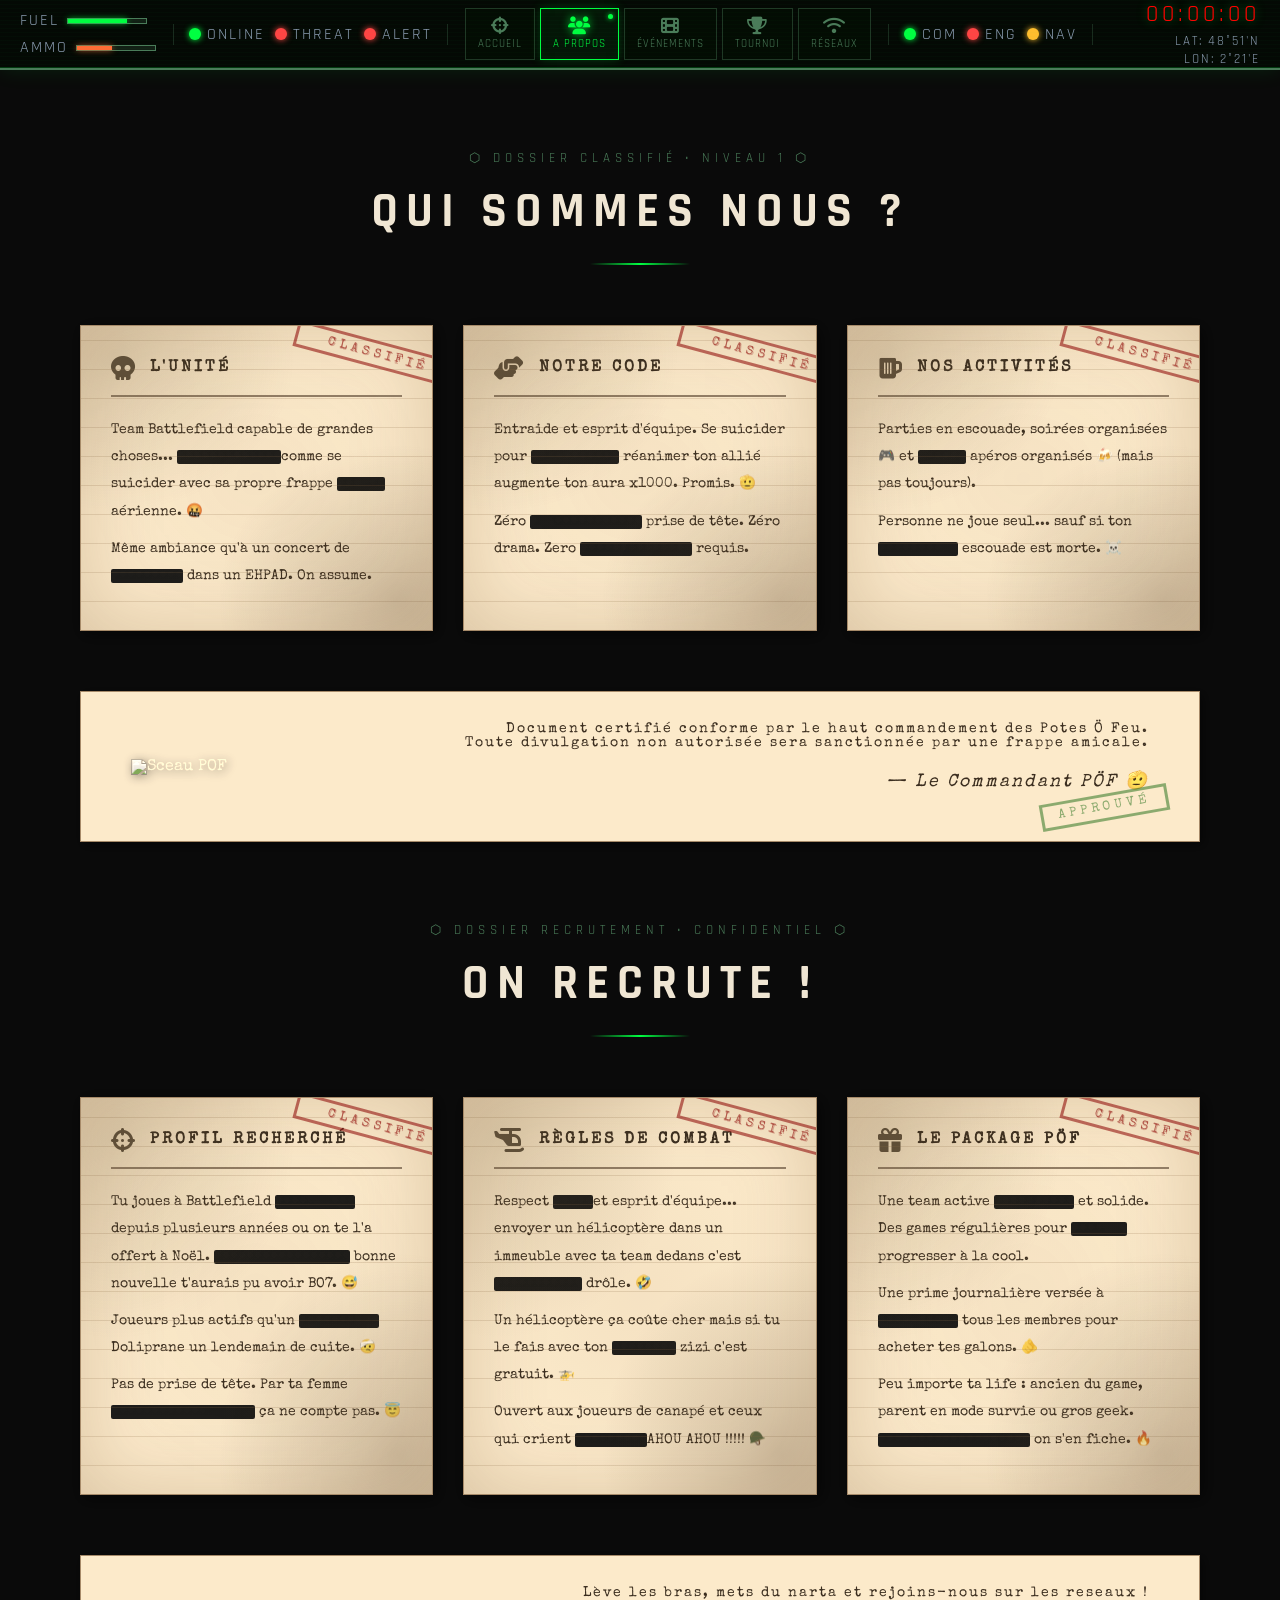
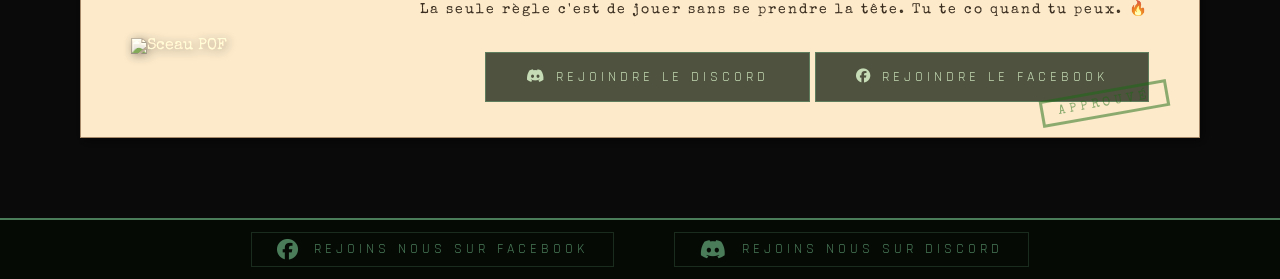
==== commit ec8798a6: "feat: lien tournoi ajouté dans toutes les pages" ====
--- a/Pages/apropos.html
+++ b/Pages/apropos.html
@@ -14,93 +14,98 @@
 </head>
 
 <body>
-  <!-- NAVBAR HUD -->
-  <header class="hud-navbar">
-    <div class="hud-nav-left">
-      <div class="hud-gauge">
-        <span class="gauge-label">FUEL</span>
-        <div class="gauge-bar">
-          <div class="gauge-fill"></div>
-        </div>
-      </div>
-      <div class="hud-gauge">
-        <span class="gauge-label">AMMO</span>
-        <div class="gauge-bar">
-          <div class="gauge-fill ammo"></div>
-        </div>
-      </div>
-    </div>
-
-    <!-- VOYANTS GAUCHE -->
-    <div class="hud-voyants">
-      <div class="voyant green">
-        <span class="voyant-light"></span>
-        <span class="voyant-label">ONLINE</span>
-      </div>
-      <div class="voyant red">
-        <span class="voyant-light"></span>
-        <span class="voyant-label">THREAT</span>
-      </div>
-      <div class="voyant red">
-        <span class="voyant-light"></span>
-        <span class="voyant-label">ALERT</span>
-      </div>
-    </div>
-    <!-- CENTER -->
-    <nav class="hud-nav-center">
-      <a href="../index.html" class="hud-btn">
-        <i class="fas fa-crosshairs"></i>
-        <span>ACCUEIL</span>
-      </a>
-      <a href="apropos.html" class="hud-btn active">
-        <i class="fas fa-users"></i>
-        <span>A PROPOS</span>
-      </a>
-      <a href="evenement.html" class="hud-btn">
-        <i class="fas fa-film"></i>
-        <span>ÉVÉNEMENTS</span>
-      </a>
-      <a href="reseau.html" class="hud-btn">
-        <i class="fas fa-wifi"></i>
-        <span>RÉSEAUX</span>
-      </a>
-    </nav>
-    <!-- BURGER -->
-    <button class="burger-btn" id="burgerBtn">
-      <span></span>
-      <span></span>
-      <span></span>
-    </button>
-
-    <!-- MENU BURGER -->
-    <nav class="burger-menu" id="burgerMenu">
-      <a href="../index.html" class="hud-btn"><i class="fas fa-crosshairs"></i><span>ACCUEIL</span></a>
-      <a href="apropos.html" class="hud-btn active"><i class="fas fa-users"></i><span>A PROPOS</span></a>
-      <a href="evenement.html" class="hud-btn"><i class="fas fa-film"></i><span>EVENEMENTS</span></a>
-      <a href="reseau.html" class="hud-btn"><i class="fas fa-satellite-dish"></i><span>RÉSEAUX</span></a>
-    </nav>
-
-    <!-- VOYANTS DROITE -->
-    <div class="hud-voyants">
-      <div class="voyant green">
-        <span class="voyant-light"></span>
-        <span class="voyant-label">COM</span>
-      </div>
-      <div class="voyant red clignotant">
-        <span class="voyant-light"></span>
-        <span class="voyant-label">ENG</span>
-      </div>
-      <div class="voyant yellow">
-        <span class="voyant-light"></span>
-        <span class="voyant-label">NAV</span>
-      </div>
-    </div>
-
-    <div class="hud-nav-right">
-      <div class="hud-clock" id="hudClock">00:00:00</div>
-      <div class="hud-coords">LAT: 48°51'N<br>LON: 2°21'E</div>
-    </div>
-  </header>
+    <!-- NAVBAR HUD -->
+    <header class="hud-navbar">
+        <div class="hud-nav-left">
+            <div class="hud-gauge">
+                <span class="gauge-label">FUEL</span>
+                <div class="gauge-bar">
+                    <div class="gauge-fill"></div>
+                </div>
+            </div>
+            <div class="hud-gauge">
+                <span class="gauge-label">AMMO</span>
+                <div class="gauge-bar">
+                    <div class="gauge-fill ammo"></div>
+                </div>
+            </div>
+        </div>
+
+        <!-- VOYANTS GAUCHE -->
+        <div class="hud-voyants">
+            <div class="voyant green">
+                <span class="voyant-light"></span>
+                <span class="voyant-label">ONLINE</span>
+            </div>
+            <div class="voyant red">
+                <span class="voyant-light"></span>
+                <span class="voyant-label">THREAT</span>
+            </div>
+            <div class="voyant red">
+                <span class="voyant-light"></span>
+                <span class="voyant-label">ALERT</span>
+            </div>
+        </div>
+        <!-- CENTER -->
+        <nav class="hud-nav-center">
+            <a href="../index.html" class="hud-btn">
+                <i class="fas fa-crosshairs"></i>
+                <span>ACCUEIL</span>
+            </a>
+            <a href="apropos.html" class="hud-btn active">
+                <i class="fas fa-users"></i>
+                <span>A PROPOS</span>
+            </a>
+            <a href="evenement.html" class="hud-btn">
+                <i class="fas fa-film"></i>
+                <span>ÉVÉNEMENTS</span>
+            </a>
+            <a href="tournoi.html" class="hud-btn">
+                <i class="fas fa-trophy"></i>
+                <span>Tournoi</span>
+            </a>
+            <a href="reseau.html" class="hud-btn">
+                <i class="fas fa-wifi"></i>
+                <span>RÉSEAUX</span>
+            </a>
+        </nav>
+        <!-- BURGER -->
+        <button class="burger-btn" id="burgerBtn">
+            <span></span>
+            <span></span>
+            <span></span>
+        </button>
+
+        <!-- MENU BURGER -->
+        <nav class="burger-menu" id="burgerMenu">
+            <a href="../index.html" class="hud-btn"><i class="fas fa-crosshairs"></i><span>ACCUEIL</span></a>
+            <a href="apropos.html" class="hud-btn active"><i class="fas fa-users"></i><span>A PROPOS</span></a>
+            <a href="evenement.html" class="hud-btn"><i class="fas fa-film"></i><span>EVENEMENTS</span></a>
+            <a href="tournoi.html" class="hud-btn"><i class="fas fa-trophy"></i><span>TOURNOI</span></a>
+            <a href="reseau.html" class="hud-btn"><i class="fas fa-satellite-dish"></i><span>RÉSEAUX</span></a>
+        </nav>
+
+        <!-- VOYANTS DROITE -->
+        <div class="hud-voyants">
+            <div class="voyant green">
+                <span class="voyant-light"></span>
+                <span class="voyant-label">COM</span>
+            </div>
+            <div class="voyant red clignotant">
+                <span class="voyant-light"></span>
+                <span class="voyant-label">ENG</span>
+            </div>
+            <div class="voyant yellow">
+                <span class="voyant-light"></span>
+                <span class="voyant-label">NAV</span>
+            </div>
+        </div>
+
+        <div class="hud-nav-right">
+            <div class="hud-clock" id="hudClock">00:00:00</div>
+            <div class="hud-coords">LAT: 48°51'N<br>LON: 2°21'E</div>
+        </div>
+    </header>
 
     <main>
         <section class="apropos">
